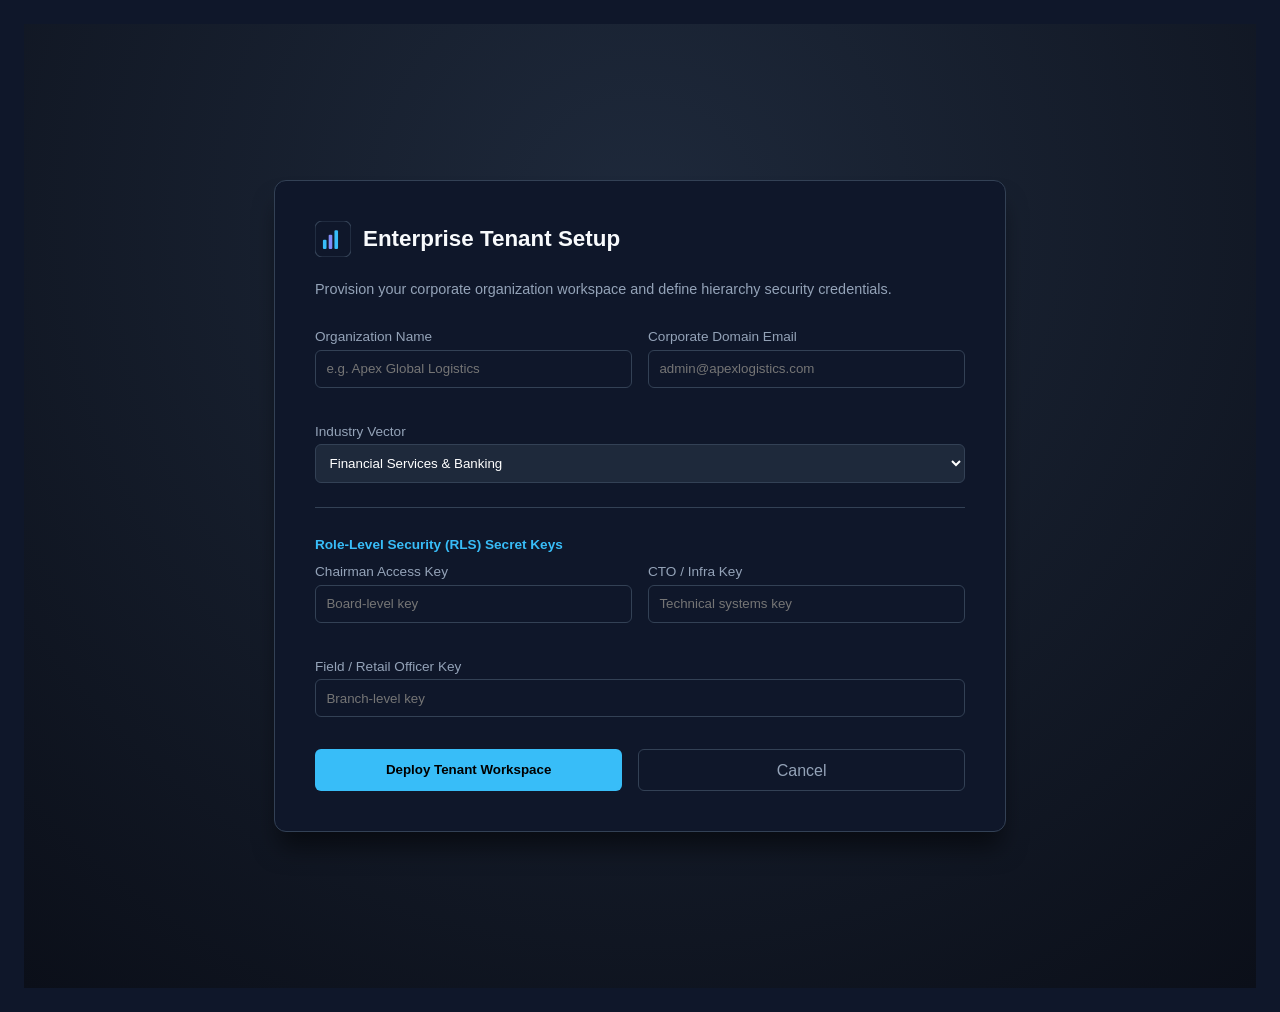
==== onboarding.html @ 49ac9f34 "Create onboarding.html" ====
<!DOCTYPE html>
<html lang="en">
<head>
  <meta charset="UTF-8">
  <meta name="viewport" content="width=device-width, initial-scale=1.0">
  <title>Tenant Onboarding - Data Analyst Hub</title>
  <link rel="stylesheet" href="style.css">
  <style>
    .onboard-page {
      min-height: 100vh;
      display: flex;
      align-items: center;
      justify-content: center;
      background: radial-gradient(circle at 50% 20%, #1e293b, #0b0f19);
      padding: 2rem 1rem;
    }
    .onboard-card {
      background: #0f172a;
      border: 1px solid #334155;
      border-radius: 12px;
      padding: 2.5rem;
      width: 100%;
      max-width: 650px;
      box-shadow: 0 20px 25px -5px rgba(0, 0, 0, 0.5);
    }
    .grid-2 {
      display: grid;
      grid-template-columns: 1fr 1fr;
      gap: 1rem;
    }
  </style>
</head>
<body>
  <div class="onboard-page">
    <div class="onboard-card">
      <div style="display: flex; align-items: center; gap: 0.75rem; margin-bottom: 1.5rem;">
        <svg class="brand-logo-small" viewBox="0 0 100 100" fill="none" style="width: 36px; height: 36px;">
          <rect width="100" height="100" rx="20" fill="#0f172a" stroke="#334155" stroke-width="3"/>
          <rect x="22" y="52" width="10" height="26" rx="3" fill="#38bdf8" />
          <rect x="38" y="38" width="10" height="40" rx="3" fill="#818cf8" />
          <rect x="54" y="26" width="10" height="52" rx="3" fill="#38bdf8" />
        </svg>
        <h2 style="font-size: 1.4rem; color: #f8fafc; margin: 0;">Enterprise Tenant Setup</h2>
      </div>
      <p style="color: #94a3b8; font-size: 0.9rem; margin-bottom: 2rem;">Provision your corporate organization workspace and define hierarchy security credentials.</p>

      <form id="standaloneOnboardForm">
        <div class="grid-2">
          <div class="input-group">
            <label for="bizName">Organization Name</label>
            <input type="text" id="bizName" placeholder="e.g. Apex Global Logistics" required>
          </div>
          <div class="input-group">
            <label for="bizEmail">Corporate Domain Email</label>
            <input type="email" id="bizEmail" placeholder="admin@apexlogistics.com" required>
          </div>
        </div>

        <div class="input-group" style="margin-top: 1rem;">
          <label for="bizIndustry">Industry Vector</label>
          <select id="bizIndustry" style="width: 100%; background: #1e293b; border: 1px solid #334155; border-radius: 6px; padding: 0.6rem; color: #fff;">
            <option value="Financial Services & Banking">Financial Services & Banking</option>
            <option value="Supply Chain & Logistics">Supply Chain & Logistics</option>
            <option value="Retail & E-commerce">Retail & E-commerce</option>
            <option value="Healthcare & Life Sciences">Healthcare & Life Sciences</option>
          </select>
        </div>

        <div style="border-top: 1px solid #334155; margin-top: 1.5rem; padding-top: 1rem;">
          <p style="font-size: 0.85rem; font-weight: 600; color: #38bdf8; margin-bottom: 0.75rem;">Role-Level Security (RLS) Secret Keys</p>
          <div class="grid-2">
            <div class="input-group">
              <label>Chairman Access Key</label>
              <input type="password" id="keyChairman" placeholder="Board-level key" required>
            </div>
            <div class="input-group">
              <label>CTO / Infra Key</label>
              <input type="password" id="keyCTO" placeholder="Technical systems key" required>
            </div>
          </div>
          <div class="input-group" style="margin-top: 1rem;">
            <label>Field / Retail Officer Key</label>
            <input type="password" id="keyRetail" placeholder="Branch-level key" required>
          </div>
        </div>

        <div style="margin-top: 2rem; display: flex; gap: 1rem;">
          <button type="submit" class="btn-primary full-width" id="submitBtn">Deploy Tenant Workspace</button>
          <a href="index.html" class="btn-secondary full-width" style="text-align: center; text-decoration: none; padding-top: 0.75rem;">Cancel</a>
        </div>
      </form>
    </div>
  </div>

  <script>
    const API_BASE = window.location.hostname === "localhost" || window.location.hostname === "127.0.0.1"
      ? "http://127.0.0.1:8000"
      : "https://data-analyst-hub.onrender.com";

    document.getElementById('standaloneOnboardForm').addEventListener('submit', async (e) => {
      e.preventDefault();
      const btn = document.getElementById('submitBtn');
      btn.disabled = true;
      btn.textContent = "Deploying Cluster...";

      try {
        const res = await fetch(`${API_BASE}/api/tenant/onboard`, {
          method: "POST",
          headers: { "Content-Type": "application/json" },
          body: JSON.stringify({
            business_name: document.getElementById('bizName').value.trim(),
            admin_email: document.getElementById('bizEmail').value.trim(),
            industry: document.getElementById('bizIndustry').value,
            chairman_key: document.getElementById('keyChairman').value,
            cto_key: document.getElementById('keyCTO').value,
            retail_officer_key: document.getElementById('keyRetail').value
          })
        });
        const data = await res.json();
        if (!res.ok) throw new Error(data.detail || "Deployment failed.");
        alert("Tenant deployed! Redirecting to analytics dashboard...");
        window.location.href = "index.html";
      } catch (err) {
        alert(err.message);
        btn.disabled = false;
        btn.textContent = "Deploy Tenant Workspace";
      }
    });
  </script>
</body>
</html>
---- style.css ----
:root {
  --bg: #0f172a;
  --surface: #1e293b;
  --surface-hover: #334155;
  --primary: #38bdf8;
  --primary-hover: #0ea5e9;
  --success: #34d399;
  --danger: #f87171;
  --text: #f8fafc;
  --muted: #94a3b8;
  --border: #334155;
}

body {
  font-family: -apple-system, BlinkMacSystemFont, "Segoe UI", Roboto, sans-serif;
  background-color: var(--bg);
  color: var(--text);
  margin: 0;
  padding: 1.5rem;
}

.container {
  max-width: 1280px;
  margin: 0 auto;
}

/* Landing Section */
.hero-container {
  min-height: 80vh;
  display: flex;
  justify-content: center;
  align-items: center;
  text-align: center;
}

.hero-content {
  max-width: 720px;
}

.hero-content h1 {
  font-size: 2.5rem;
  margin-top: 1rem;
}

.hero-subtitle {
  color: var(--muted);
  font-size: 1.1rem;
  line-height: 1.6;
  margin-bottom: 2rem;
}

.feature-pills {
  display: flex;
  justify-content: center;
  gap: 1rem;
  flex-wrap: wrap;
  margin-bottom: 2.5rem;
}

.feature-pills span {
  background: var(--surface);
  border: 1px solid var(--border);
  padding: 0.5rem 1rem;
  border-radius: 9999px;
  font-size: 0.85rem;
}

.hero-actions {
  display: flex;
  justify-content: center;
  gap: 1rem;
}

.btn-large {
  padding: 0.85rem 1.75rem;
  font-size: 1rem;
}

/* Auth Cards & Modals */
.auth-overlay, .modal-overlay {
  display: flex;
  justify-content: center;
  align-items: center;
  min-height: 75vh;
}

.modal-overlay {
  position: fixed;
  inset: 0;
  background: rgba(0, 0, 0, 0.7);
  z-index: 100;
}

.auth-card, .modal-card {
  background: var(--surface);
  border: 1px solid var(--border);
  border-radius: 12px;
  padding: 2.5rem;
  width: 100%;
  max-width: 400px;
  box-shadow: 0 10px 25px rgba(0, 0, 0, 0.4);
  text-align: center;
}

.auth-subtitle {
  color: var(--muted);
  font-size: 0.85rem;
  margin-top: -0.5rem;
  margin-bottom: 1.5rem;
}

.modal-description {
  color: var(--muted);
  font-size: 0.9rem;
  line-height: 1.5;
  margin-bottom: 1.5rem;
}

.input-group {
  text-align: left;
  margin-bottom: 1.25rem;
}

.input-group label {
  display: block;
  font-size: 0.85rem;
  color: var(--muted);
  margin-bottom: 0.35rem;
}

.password-wrapper {
  position: relative;
  display: flex;
  align-items: center;
}

.password-wrapper input {
  width: 100%;
  padding-right: 4rem;
}

.input-group input {
  width: 100%;
  padding: 0.65rem;
  background: #0f172a;
  border: 1px solid var(--border);
  border-radius: 6px;
  color: var(--text);
  box-sizing: border-box;
}

.input-group input:focus {
  outline: 2px solid var(--primary);
  border-color: transparent;
}

.toggle-password-btn {
  position: absolute;
  right: 0.5rem;
  background: transparent;
  border: none;
  color: var(--muted);
  font-size: 0.75rem;
  font-weight: 600;
  cursor: pointer;
}

.toggle-password-btn:hover {
  color: var(--primary);
}

.auth-links {
  text-align: right;
  margin-top: -0.5rem;
  margin-bottom: 1rem;
}

.auth-switch {
  margin-top: 1.5rem;
  font-size: 0.9rem;
  color: var(--muted);
}

.link-btn {
  background: none;
  border: none;
  color: var(--primary);
  font-size: 0.85rem;
  cursor: pointer;
  padding: 0;
}

.link-btn.highlight {
  font-weight: 600;
  text-decoration: underline;
}

.link-btn:hover {
  color: var(--primary-hover);
}

.auth-error {
  color: var(--danger);
  font-size: 0.85rem;
  margin-bottom: 1rem;
}

.auth-success {
  color: var(--success);
  font-size: 0.85rem;
  margin-bottom: 1rem;
}

.modal-actions {
  display: flex;
  flex-direction: column;
  gap: 0.75rem;
  margin-top: 1.25rem;
}

/* Header & Logos */
header {
  text-align: center;
  margin-bottom: 2rem;
}

.header-top {
  display: flex;
  justify-content: space-between;
  align-items: center;
}

.user-greeting {
  display: flex;
  align-items: center;
  gap: 1rem;
  font-size: 0.9rem;
}

.brand-logo {
  width: 84px;
  height: 84px;
  display: inline-block;
  filter: drop-shadow(0 8px 16px rgba(0, 0, 0, 0.4));
}

.brand-logo-small {
  width: 48px;
  height: 48px;
  display: inline-block;
}

header p {
  color: var(--muted);
}

/* Metrics & Charts Grid */
.metrics-header-bar {
  display: flex;
  justify-content: space-between;
  align-items: center;
  margin-bottom: 1.5rem;
  flex-wrap: wrap;
  gap: 1rem;
}

.metrics-header-bar h2 {
  margin: 0;
  font-size: 1.3rem;
}

.highlight-name {
  color: var(--primary);
  font-weight: 600;
}

.upload-card, .card {
  background: var(--surface);
  border: 1px solid var(--border);
  border-radius: 8px;
  padding: 1.5rem;
  margin-bottom: 1.5rem;
}

.kpi-grid {
  display: grid;
  grid-template-columns: 1fr 1fr;
  gap: 1rem;
}

.charts-grid {
  display: grid;
  grid-template-columns: repeat(auto-fit, minmax(360px, 1fr));
  gap: 1.5rem;
}

.chart-box {
  height: 380px;
  display: flex;
  flex-direction: column;
  position: relative;
}

.chart-box h3 {
  margin-top: 0;
  font-size: 1rem;
  color: #e2e8f0;
}

.chart-box canvas {
  flex-grow: 1;
  max-height: 310px;
}

/* Gauge Meter Centering */
.gauge-center {
  align-items: center;
  justify-content: center;
}

.gauge-value {
  position: absolute;
  bottom: 35px;
  font-size: 2.2rem;
  font-weight: 700;
  color: var(--primary);
}

/* Correlation Matrix Heatmap */
.matrix-grid-wrapper {
  overflow: auto;
  flex-grow: 1;
  display: flex;
  justify-content: center;
  align-items: center;
}

.matrix-table {
  border-collapse: collapse;
  margin: auto;
  font-size: 0.8rem;
}

.matrix-table th, .matrix-table td {
  padding: 0.5rem 0.75rem;
  text-align: center;
  border: 1px solid #334155;
}

.matrix-table th {
  background: #0f172a;
  color: var(--muted);
  font-weight: 600;
}

/* Buttons */
.btn-primary {
  background-color: var(--primary);
  color: #000;
  font-weight: 600;
  border: none;
  padding: 0.65rem 1.25rem;
  border-radius: 6px;
  cursor: pointer;
}

.btn-primary:hover {
  background-color: var(--primary-hover);
}

.btn-secondary {
  background: transparent;
  color: var(--muted);
  border: 1px solid var(--border);
  padding: 0.6rem 1.25rem;
  border-radius: 6px;
  cursor: pointer;
}

.btn-secondary:hover {
  background: var(--surface-hover);
  color: var(--text);
}

.full-width {
  width: 100%;
}

/* Table */
.table-container {
  overflow-x: auto;
}

table {
  width: 100%;
  border-collapse: collapse;
  margin-top: 1rem;
}

th, td {
  padding: 0.75rem;
  text-align: left;
  border-bottom: 1px solid var(--border);
  font-size: 0.9rem;
}

.hidden {
  display: none !important;
}
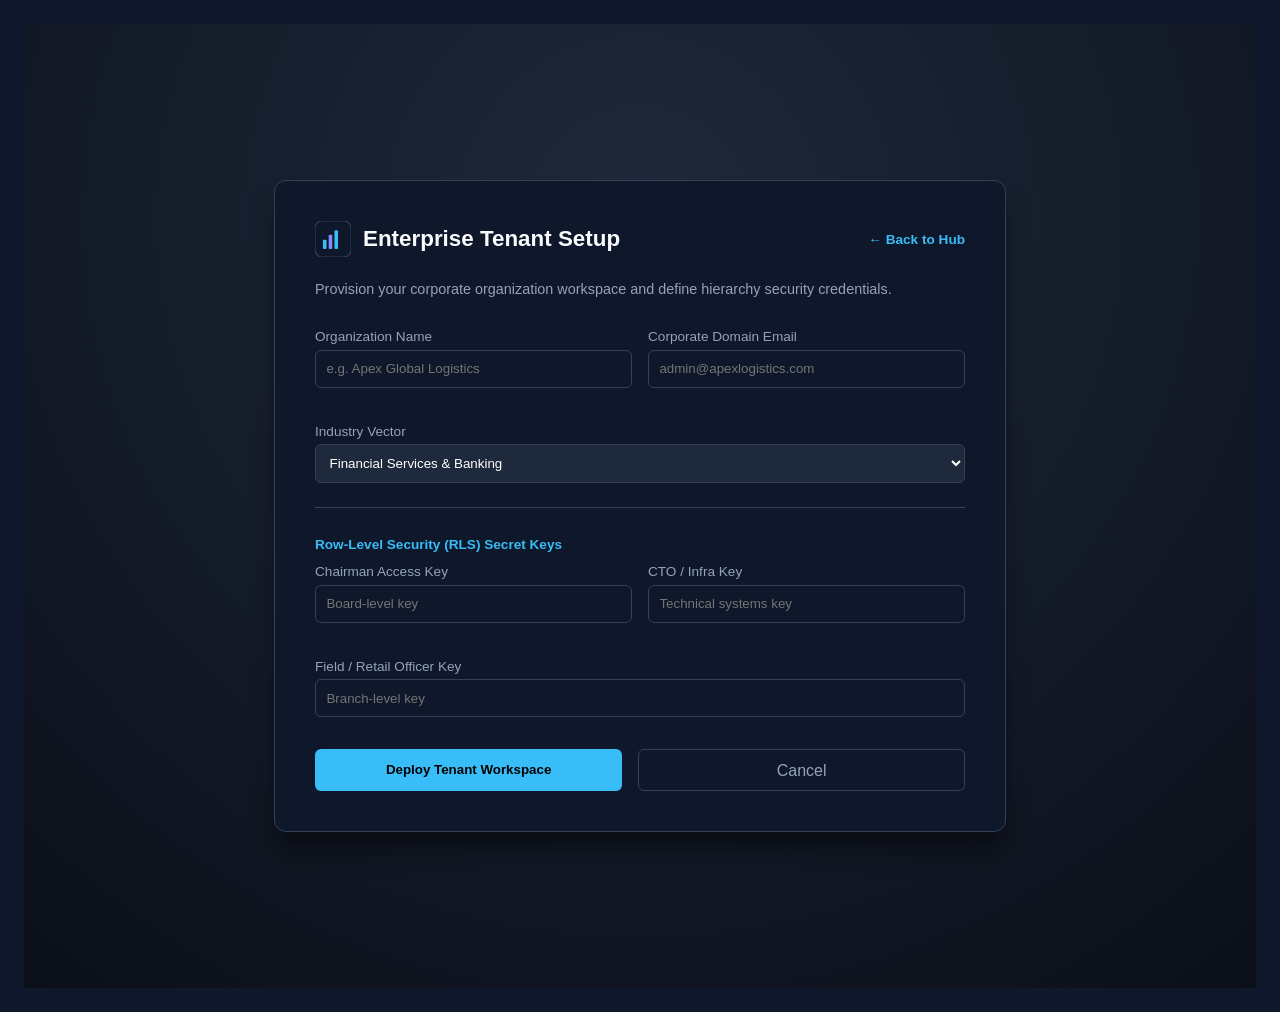
==== commit 5e71ea6c: "Update onboarding.html" ====
--- a/onboarding.html
+++ b/onboarding.html
@@ -33,15 +33,19 @@
 <body>
   <div class="onboard-page">
     <div class="onboard-card">
-      <div style="display: flex; align-items: center; gap: 0.75rem; margin-bottom: 1.5rem;">
-        <svg class="brand-logo-small" viewBox="0 0 100 100" fill="none" style="width: 36px; height: 36px;">
-          <rect width="100" height="100" rx="20" fill="#0f172a" stroke="#334155" stroke-width="3"/>
-          <rect x="22" y="52" width="10" height="26" rx="3" fill="#38bdf8" />
-          <rect x="38" y="38" width="10" height="40" rx="3" fill="#818cf8" />
-          <rect x="54" y="26" width="10" height="52" rx="3" fill="#38bdf8" />
-        </svg>
-        <h2 style="font-size: 1.4rem; color: #f8fafc; margin: 0;">Enterprise Tenant Setup</h2>
+      <div style="display: flex; align-items: center; justify-content: space-between; margin-bottom: 1.5rem;">
+        <div style="display: flex; align-items: center; gap: 0.75rem;">
+          <svg class="brand-logo-small" viewBox="0 0 100 100" fill="none" style="width: 36px; height: 36px;">
+            <rect width="100" height="100" rx="20" fill="#0f172a" stroke="#334155" stroke-width="3"/>
+            <rect x="22" y="52" width="10" height="26" rx="3" fill="#38bdf8" />
+            <rect x="38" y="38" width="10" height="40" rx="3" fill="#818cf8" />
+            <rect x="54" y="26" width="10" height="52" rx="3" fill="#38bdf8" />
+          </svg>
+          <h2 style="font-size: 1.4rem; color: #f8fafc; margin: 0;">Enterprise Tenant Setup</h2>
+        </div>
+        <a href="index.html" class="link-btn highlight" style="text-decoration: none; font-size: 0.85rem;">← Back to Hub</a>
       </div>
+      
       <p style="color: #94a3b8; font-size: 0.9rem; margin-bottom: 2rem;">Provision your corporate organization workspace and define hierarchy security credentials.</p>
 
       <form id="standaloneOnboardForm">
@@ -67,7 +71,7 @@
         </div>
 
         <div style="border-top: 1px solid #334155; margin-top: 1.5rem; padding-top: 1rem;">
-          <p style="font-size: 0.85rem; font-weight: 600; color: #38bdf8; margin-bottom: 0.75rem;">Role-Level Security (RLS) Secret Keys</p>
+          <p style="font-size: 0.85rem; font-weight: 600; color: #38bdf8; margin-bottom: 0.75rem;">Row-Level Security (RLS) Secret Keys</p>
           <div class="grid-2">
             <div class="input-group">
               <label>Chairman Access Key</label>
@@ -103,22 +107,31 @@
       btn.disabled = true;
       btn.textContent = "Deploying Cluster...";
 
+      const bizName = document.getElementById('bizName').value.trim();
+      const adminEmail = document.getElementById('bizEmail').value.trim();
+
       try {
         const res = await fetch(`${API_BASE}/api/tenant/onboard`, {
           method: "POST",
           headers: { "Content-Type": "application/json" },
           body: JSON.stringify({
-            business_name: document.getElementById('bizName').value.trim(),
-            admin_email: document.getElementById('bizEmail').value.trim(),
+            business_name: bizName,
+            admin_email: adminEmail,
             industry: document.getElementById('bizIndustry').value,
             chairman_key: document.getElementById('keyChairman').value,
             cto_key: document.getElementById('keyCTO').value,
             retail_officer_key: document.getElementById('keyRetail').value
           })
         });
+
         const data = await res.json();
         if (!res.ok) throw new Error(data.detail || "Deployment failed.");
-        alert("Tenant deployed! Redirecting to analytics dashboard...");
+
+        // Store active session keys for immediate portal authentication
+        sessionStorage.setItem('currentUser', adminEmail.split('@')[0]);
+        sessionStorage.setItem('activeTenant', bizName);
+
+        alert(`Organization "${bizName}" deployed! Entering analytics portal...`);
         window.location.href = "index.html";
       } catch (err) {
         alert(err.message);
